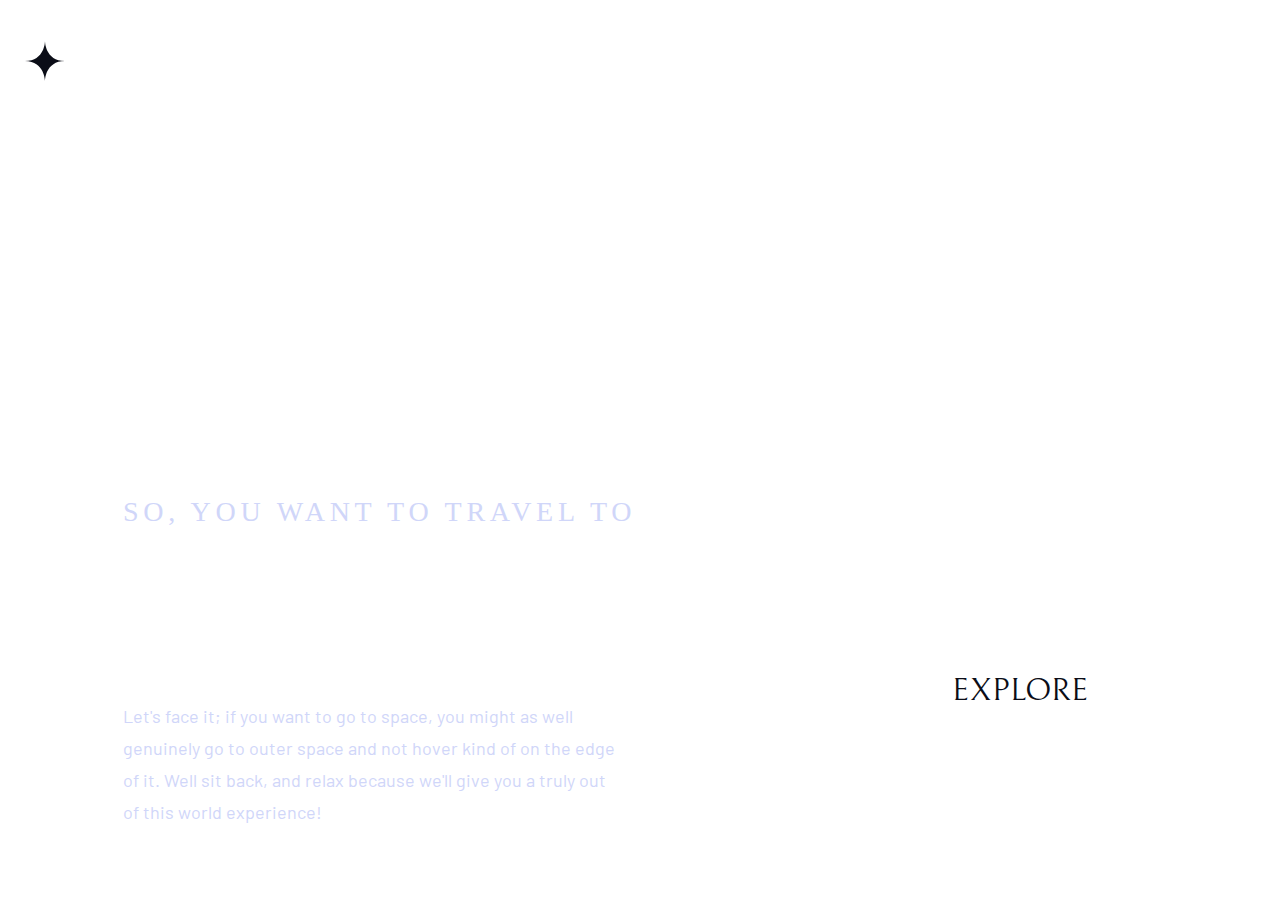
==== index.html @ 854f1fab "basic design complete responsive remaining" ====
<!DOCTYPE html>
<html lang="en">
  <head>
    <meta charset="UTF-8" />
    <meta name="viewport" content="width=device-width, initial-scale=1.0" />
    <link rel="stylesheet" href="index.css" />
    <link rel="stylesheet" href="style.css" />
    <link rel="stylesheet" href="navigation-bar.css" />
    <link rel="stylesheet" href="home.css" />
    <title>Space Tourism</title>
    <link rel="preconnect" href="https://fonts.googleapis.com" />
    <link rel="preconnect" href="https://fonts.gstatic.com" crossorigin />
    <link
      href="https://fonts.googleapis.com/css2?family=Barlow&family=Bellefair&display=swap"
      rel="stylesheet"
    />
  </head>
  <body>
    <header class="primary-navigation">
      <div>
        <img src="/images/icon.svg" alt="space-tourism-icon" />
      </div>
      <nav>
        <ul class="primary-navigation-list">
          <li>
            <a href="/index.html" class="active"><span>00</span> HOME</a>
          </li>
          <li>
            <a href="/destination.html"><span>01</span> DESTINATION</a>
          </li>
          <li>
            <a href="/crew.html"><span>02</span> CREW</a>
          </li>
          <li>
            <a href="/technology.html"><span>03</span> TECHNOLOGY</a>
          </li>
        </ul>
      </nav>
    </header>

    <main>
      <div>
        <h5>SO, YOU WANT TO TRAVEL TO</h5>
        <h1>SPACE</h1>
        <p>
          Let's face it; if you want to go to space, you might as well genuinely
          go to outer space and not hover kind of on the edge of it. Well sit
          back, and relax because we'll give you a truly out of this world
          experience!
        </p>
      </div>
      <div>
        <a href="/destination.html" class="explore-button">
          <h4>EXPLORE</h4>
        </a>
      </div>
    </main>
  </body>
</html>
---- index.css ----
/*
! TAILWIND CSS RESET FILE!
*/

*,
::before,
::after {
  box-sizing: border-box; /* 1 */
  border-width: 0; /* 2 */
  border-style: solid; /* 2 */
  border-color: #e5e7eb; /* 2 */
}

::before,
::after {
  --tw-content: '';
}

/*
1. Use a consistent sensible line-height in all browsers.
2. Prevent adjustments of font size after orientation changes in iOS.
3. Use a more readable tab size.
4. Use the user's configured `sans` font-family by default.
5. Use the user's configured `sans` font-feature-settings by default.
6. Use the user's configured `sans` font-variation-settings by default.
*/

/*
1. Remove the margin in all browsers.
2. Inherit line-height from `html` so users can set them as a class directly on the `html` element.
*/

html,
body,
#root {
  height: 100%;
}

#root {
  overflow-x: hidden;
}

body {
  margin: 0; /* 1 */
  line-height: inherit; /* 2 */
}

/*
1. Add the correct height in Firefox.
2. Correct the inheritance of border color in Firefox. (https://bugzilla.mozilla.org/show_bug.cgi?id=190655)
3. Ensure horizontal rules are visible by default.
*/

hr {
  height: 0; /* 1 */
  color: inherit; /* 2 */
  border-top-width: 1px; /* 3 */
}

/*
Add the correct text decoration in Chrome, Edge, and Safari.
*/

abbr:where([title]) {
  -webkit-text-decoration: underline dotted;
  text-decoration: underline dotted;
}

/*
Remove the default font size and weight for headings.
*/

h1,
h2,
h3,
h4,
h5,
h6 {
  font-size: inherit;
  font-weight: inherit;
}

/*
Reset links to optimize for opt-in styling instead of opt-out.
*/

a {
  color: inherit;
  text-decoration: inherit;
}

/*
Add the correct font weight in Edge and Safari.
*/

b,
strong {
  font-weight: bolder;
}

/*
1. Use the user's configured `mono` font family by default.
2. Correct the odd `em` font sizing in all browsers.
*/

code,
kbd,
samp,
pre {
  font-family: ui-monospace, SFMono-Regular, Menlo, Monaco, Consolas,
    'Liberation Mono', 'Courier New', monospace; /* 1 */
  font-size: 1em; /* 2 */
}

/*
Add the correct font size in all browsers.
*/

small {
  font-size: 80%;
}

/*
Prevent `sub` and `sup` elements from affecting the line height in all browsers.
*/

sub,
sup {
  font-size: 75%;
  line-height: 0;
  position: relative;
  vertical-align: baseline;
}

sub {
  bottom: -0.25em;
}

sup {
  top: -0.5em;
}

/*
1. Remove text indentation from table contents in Chrome and Safari. (https://bugs.chromium.org/p/chromium/issues/detail?id=999088, https://bugs.webkit.org/show_bug.cgi?id=201297)
2. Correct table border color inheritance in all Chrome and Safari. (https://bugs.chromium.org/p/chromium/issues/detail?id=935729, https://bugs.webkit.org/show_bug.cgi?id=195016)
3. Remove gaps between table borders by default.
*/

table {
  text-indent: 0; /* 1 */
  border-color: inherit; /* 2 */
  border-collapse: collapse; /* 3 */
}

/*
1. Change the font styles in all browsers.
2. Remove the margin in Firefox and Safari.
3. Remove default padding in all browsers.
*/

button,
input,
optgroup,
select,
textarea {
  font-family: inherit; /* 1 */
  font-feature-settings: inherit; /* 1 */
  font-variation-settings: inherit; /* 1 */
  font-size: 100%; /* 1 */
  font-weight: inherit; /* 1 */
  line-height: inherit; /* 1 */
  color: inherit; /* 1 */
  margin: 0; /* 2 */
  padding: 0; /* 3 */
}

/*
Remove the inheritance of text transform in Edge and Firefox.
*/

button,
select {
  text-transform: none;
}

/*
1. Correct the inability to style clickable types in iOS and Safari.
2. Remove default button styles.
*/

button,
[type='button'],
[type='reset'],
[type='submit'] {
  -webkit-appearance: button; /* 1 */
  background-color: transparent; /* 2 */
  background-image: none; /* 2 */
}

/*
Use the modern Firefox focus style for all focusable elements.
*/

:-moz-focusring {
  outline: auto;
}

/*
Remove the additional `:invalid` styles in Firefox. (https://github.com/mozilla/gecko-dev/blob/2f9eacd9d3d995c937b4251a5557d95d494c9be1/layout/style/res/forms.css#L728-L737)
*/

:-moz-ui-invalid {
  box-shadow: none;
}

/*
Add the correct vertical alignment in Chrome and Firefox.
*/

progress {
  vertical-align: baseline;
}

/*
Correct the cursor style of increment and decrement buttons in Safari.
*/

::-webkit-inner-spin-button,
::-webkit-outer-spin-button {
  height: auto;
}

/*
1. Correct the odd appearance in Chrome and Safari.
2. Correct the outline style in Safari.
*/

[type='search'] {
  -webkit-appearance: textfield; /* 1 */
  outline-offset: -2px; /* 2 */
}

/*
Remove the inner padding in Chrome and Safari on macOS.
*/

::-webkit-search-decoration {
  -webkit-appearance: none;
}

/*
1. Correct the inability to style clickable types in iOS and Safari.
2. Change font properties to `inherit` in Safari.
*/

::-webkit-file-upload-button {
  -webkit-appearance: button; /* 1 */
  font: inherit; /* 2 */
}

/*
Add the correct display in Chrome and Safari.
*/

summary {
  display: list-item;
}

/*
Removes the default spacing and border for appropriate elements.
*/

blockquote,
dl,
dd,
h1,
h2,
h3,
h4,
h5,
h6,
hr,
figure,
p,
pre {
  margin: 0;
}

fieldset {
  margin: 0;
  padding: 0;
}

legend {
  padding: 0;
}

ol,
ul,
menu {
  list-style: none;
  margin: 0;
  padding: 0;
}

/*
Reset default styling for dialogs.
*/
dialog {
  padding: 0;
}

/*
Prevent resizing textareas horizontally by default.
*/

textarea {
  resize: vertical;
}

/*
1. Reset the default placeholder opacity in Firefox. (https://github.com/tailwindlabs/tailwindcss/issues/3300)
2. Set the default placeholder color to the user's configured gray 400 color.
*/

input::-moz-placeholder,
textarea::-moz-placeholder {
  opacity: 1; /* 1 */
  color: #9ca3af; /* 2 */
}

input::placeholder,
textarea::placeholder {
  opacity: 1; /* 1 */
  color: #9ca3af; /* 2 */
}

/*
Set the default cursor for buttons.
*/

button,
[role='button'] {
  cursor: pointer;
}

/*
Make sure disabled buttons don't get the pointer cursor.
*/
:disabled {
  cursor: default;
}

/*
1. Make replaced elements `display: block` by default. (https://github.com/mozdevs/cssremedy/issues/14)
2. Add `vertical-align: middle` to align replaced elements more sensibly by default. (https://github.com/jensimmons/cssremedy/issues/14#issuecomment-634934210)
   This can trigger a poorly considered lint error in some tools but is included by design.
*/

img,
svg,
video,
canvas,
audio,
iframe,
embed,
object {
  display: block; /* 1 */
}

/*
Constrain images and videos to the parent width and preserve their intrinsic aspect ratio. (https://github.com/mozdevs/cssremedy/issues/14)
*/

img,
video {
  max-width: 100%;
  height: auto;
}

/* Make elements with the HTML hidden attribute stay hidden by default */
[hidden] {
  display: none;
}

*,
::before,
::after {
  --tw-border-spacing-x: 0;
  --tw-border-spacing-y: 0;
  --tw-translate-x: 0;
  --tw-translate-y: 0;
  --tw-rotate: 0;
  --tw-skew-x: 0;
  --tw-skew-y: 0;
  --tw-scale-x: 1;
  --tw-scale-y: 1;
  --tw-pan-x: ;
  --tw-pan-y: ;
  --tw-pinch-zoom: ;
  --tw-scroll-snap-strictness: proximity;
  --tw-gradient-from-position: ;
  --tw-gradient-via-position: ;
  --tw-gradient-to-position: ;
  --tw-ordinal: ;
  --tw-slashed-zero: ;
  --tw-numeric-figure: ;
  --tw-numeric-spacing: ;
  --tw-numeric-fraction: ;
  --tw-ring-inset: ;
  --tw-ring-offset-width: 0px;
  --tw-ring-offset-color: #fff;
  --tw-ring-color: rgb(59 130 246 / 0.5);
  --tw-ring-offset-shadow: 0 0 #0000;
  --tw-ring-shadow: 0 0 #0000;
  --tw-shadow: 0 0 #0000;
  --tw-shadow-colored: 0 0 #0000;
  --tw-blur: ;
  --tw-brightness: ;
  --tw-contrast: ;
  --tw-grayscale: ;
  --tw-hue-rotate: ;
  --tw-invert: ;
  --tw-saturate: ;
  --tw-sepia: ;
  --tw-drop-shadow: ;
  --tw-backdrop-blur: ;
  --tw-backdrop-brightness: ;
  --tw-backdrop-contrast: ;
  --tw-backdrop-grayscale: ;
  --tw-backdrop-hue-rotate: ;
  --tw-backdrop-invert: ;
  --tw-backdrop-opacity: ;
  --tw-backdrop-saturate: ;
  --tw-backdrop-sepia: ;
}

::backdrop {
  --tw-border-spacing-x: 0;
  --tw-border-spacing-y: 0;
  --tw-translate-x: 0;
  --tw-translate-y: 0;
  --tw-rotate: 0;
  --tw-skew-x: 0;
  --tw-skew-y: 0;
  --tw-scale-x: 1;
  --tw-scale-y: 1;
  --tw-pan-x: ;
  --tw-pan-y: ;
  --tw-pinch-zoom: ;
  --tw-scroll-snap-strictness: proximity;
  --tw-gradient-from-position: ;
  --tw-gradient-via-position: ;
  --tw-gradient-to-position: ;
  --tw-ordinal: ;
  --tw-slashed-zero: ;
  --tw-numeric-figure: ;
  --tw-numeric-spacing: ;
  --tw-numeric-fraction: ;
  --tw-ring-inset: ;
  --tw-ring-offset-width: 0px;
  --tw-ring-offset-color: #fff;
  --tw-ring-color: rgb(59 130 246 / 0.5);
  --tw-ring-offset-shadow: 0 0 #0000;
  --tw-ring-shadow: 0 0 #0000;
  --tw-shadow: 0 0 #0000;
  --tw-shadow-colored: 0 0 #0000;
  --tw-blur: ;
  --tw-brightness: ;
  --tw-contrast: ;
  --tw-grayscale: ;
  --tw-hue-rotate: ;
  --tw-invert: ;
  --tw-saturate: ;
  --tw-sepia: ;
  --tw-drop-shadow: ;
  --tw-backdrop-blur: ;
  --tw-backdrop-brightness: ;
  --tw-backdrop-contrast: ;
  --tw-backdrop-grayscale: ;
  --tw-backdrop-hue-rotate: ;
  --tw-backdrop-invert: ;
  --tw-backdrop-opacity: ;
  --tw-backdrop-saturate: ;
  --tw-backdrop-sepia: ;
}
---- style.css ----
/* * {
  outline: 2px solid red !important;
} */

:root {
  --primary: #0b0d17;
  --secondary: #d0d6f9;
  --white: #fff;
}

body {
  color: var(--white);
  font-family: 'Bellefair', sans-serif;
  display: flex;
  flex-direction: column;
  justify-content: flex-start;
}

h1 {
  font-size: 150px;
}

h2 {
  font-size: 100px;
}

h3 {
  font-size: 56px;
}

h4 {
  font-size: 32px;
  text-transform: uppercase;
}

h5 {
  font-size: 28px;
  letter-spacing: 4.725px;
  text-transform: uppercase;
  font-family: Barlow Condensed;
  color: var(--secondary);
}

.sub-heading-1 {
  font-size: 28px;
}

.sub-heading-2 {
  font-size: 14px;
  letter-spacing: 2.35px;
  font-family: 'Barlow';
  color: var(--secondary);
  margin-block: 10px;
}

p {
  color: var(--secondary);
  font-family: 'Barlow', sans-serif;
  font-size: 18px;
  line-height: 32px;
  max-width: 50ch;
}

.container {
  margin-top: 75px;
  width: 85%;
  margin-inline: auto;
  flex: 1;
}

nav {
  font-size: 16px;
  letter-spacing: 2.7px;
  font-family: 'Barlow Condensed';
  white-space: nowrap;
  display: flex;
  align-items: center;
  justify-content: space-around;
}

nav ul {
  display: flex;
  list-style: none;
  gap: 35px;
}

nav li {
  position: relative;

  & a::after {
    content: '';
    background: var(--white);
    height: 3px;
    width: 100%;
    position: absolute;
    left: 0;
    bottom: -30px;
    display: none;
  }

  & a.active::after {
    display: block;
  }

  & a:hover::after {
    display: block;
    opacity: 0.5;
  }
}
---- navigation-bar.css ----
.primary-navigation {
  display: flex;
  width: 100%;
  justify-content: space-between;
  align-items: center;
  padding-top: 25px;
  height: 96px;
  padding-left: 25px;
}

.primary-navigation > div {
  flex: 1;
}

.primary-navigation nav {
  flex: 2;
  height: 100%;

  background: rgba(255, 255, 255, 0.04);
  backdrop-filter: blur(41px);
}

.primary-navigation-list {
  gap: 80px;

  & span {
    font-weight: 700;
  }
}
---- home.css ----
body {
  background-image: url('/images/home-background-desktop.png');
  background-position: center left;
  background-repeat: no-repeat;
  background-size: stretch;
  z-index: -1;
}

main {
  display: flex;
  justify-content: space-around;
  align-items: flex-end;
  margin-top: 400px;
}

.explore-button {
  width: 275px;
  aspect-ratio: 1;
  background: var(--white);
  color: var(--primary);
  text-align: center;
  border-radius: 50%;
  display: flex;
  justify-content: center;
  align-items: center;
}

.explore-button:hover {
  box-shadow: 0 0 0 100px rgba(255, 255, 255, 0.1);
}
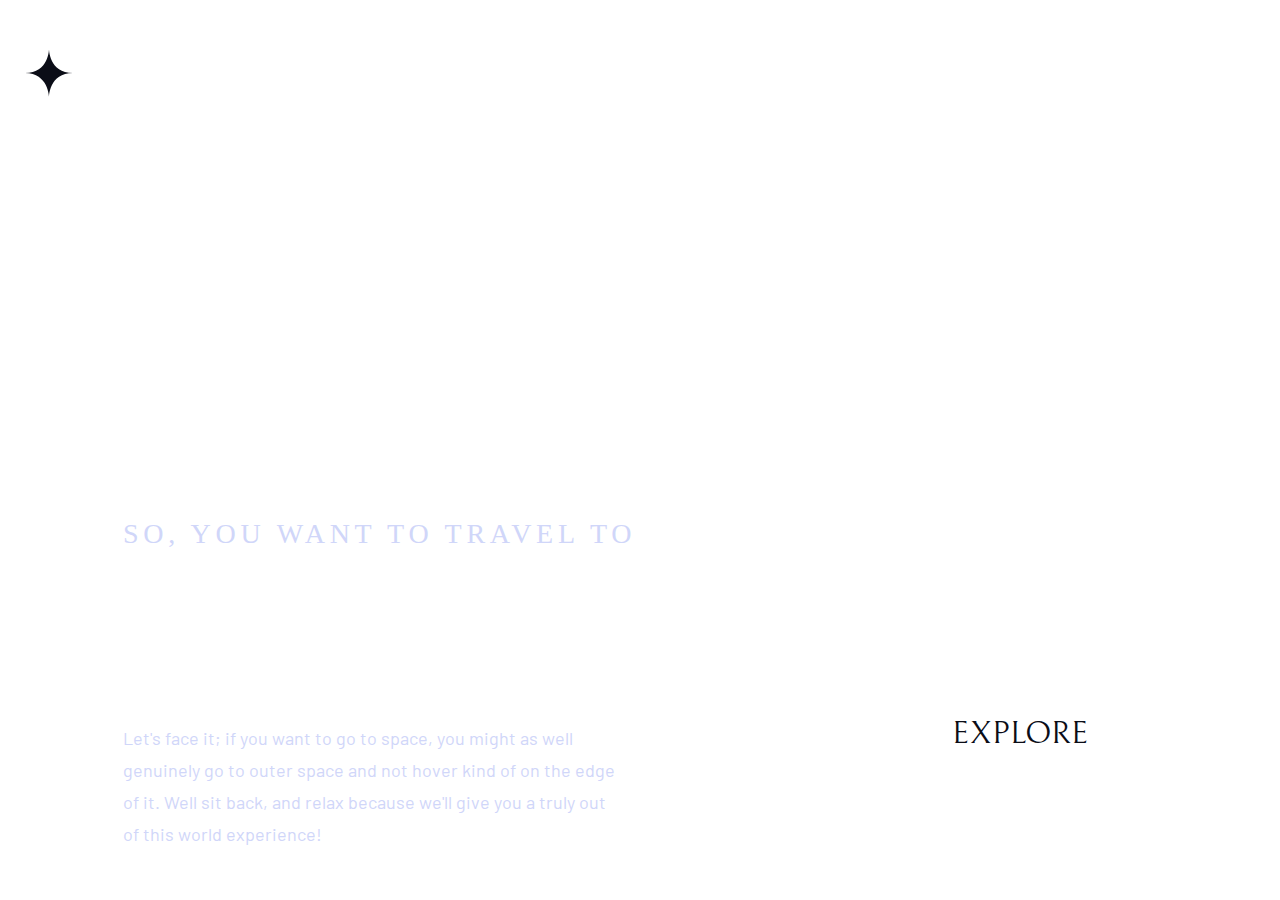
==== commit 15fc62e7: "Responsive started" ====
--- a/index.html
+++ b/index.html
@@ -18,7 +18,7 @@
   <body>
     <header class="primary-navigation">
       <div>
-        <img src="/images/icon.svg" alt="space-tourism-icon" />
+        <img src="/images/icon.svg" alt="space-tourism-icon" class="icon" />
       </div>
       <nav>
         <ul class="primary-navigation-list">
--- a/style.css
+++ b/style.css
@@ -61,11 +61,22 @@
   max-width: 50ch;
 }
 
+.icon {
+  min-width: 48px;
+  min-height: 48px;
+  margin-top: 25px;
+}
+
 .container {
   margin-top: 75px;
   width: 85%;
   margin-inline: auto;
   flex: 1;
+}
+
+main {
+  display: flex;
+  align-items: center;
 }
 
 nav {
@@ -82,6 +93,7 @@
   display: flex;
   list-style: none;
   gap: 35px;
+  padding-left: 20px;
 }
 
 nav li {
@@ -94,7 +106,7 @@
     width: 100%;
     position: absolute;
     left: 0;
-    bottom: -30px;
+    bottom: -20px;
     display: none;
   }
 
@@ -107,3 +119,65 @@
     opacity: 0.5;
   }
 }
+
+@media screen and (max-width: 768px) {
+  body {
+    text-align: center;
+  }
+
+  nav {
+    font-size: 14px;
+
+    & span {
+      display: none;
+    }
+  }
+
+  h2 {
+    font-size: 80px;
+  }
+
+  h3 {
+    font-size: 40px;
+  }
+
+  h4 {
+    font-size: 24px;
+  }
+
+  h5 {
+    font-size: 20px;
+  }
+
+  p {
+    font-size: 16px;
+    line-height: 28px;
+  }
+}
+
+@media screen and (max-width: 375px) {
+  h1 {
+    font-size: 80px;
+  }
+
+  h2 {
+    font-size: 56px;
+  }
+
+  h3 {
+    font-size: 24px;
+  }
+
+  h4 {
+    font-size: 16px;
+  }
+
+  h5 {
+    font-size: 16px;
+  }
+
+  p {
+    font-size: 15px;
+    line-height: 25px;
+  }
+}
--- a/navigation-bar.css
+++ b/navigation-bar.css
@@ -21,9 +21,15 @@
 }
 
 .primary-navigation-list {
-  gap: 80px;
+  gap: clamp(20px, 10svw, 35px);
 
   & span {
     font-weight: 700;
   }
 }
+
+@media screen and (max-width: 768px) {
+  .primary-navigation {
+    padding-top: 0;
+  }
+}
--- a/home.css
+++ b/home.css
@@ -2,18 +2,17 @@
   background-image: url('/images/home-background-desktop.png');
   background-position: center left;
   background-repeat: no-repeat;
-  background-size: stretch;
+  background-size: cover;
   z-index: -1;
 }
 
 main {
-  display: flex;
   justify-content: space-around;
-  align-items: flex-end;
   margin-top: 400px;
 }
 
 .explore-button {
+  margin-top: 100px;
   width: 275px;
   aspect-ratio: 1;
   background: var(--white);
@@ -26,5 +25,21 @@
 }
 
 .explore-button:hover {
-  box-shadow: 0 0 0 100px rgba(255, 255, 255, 0.1);
+  box-shadow: 0 0 0 75px rgba(255, 255, 255, 0.1);
 }
+
+@media screen and (max-width: 768px) {
+  main {
+    flex-direction: column;
+    margin-top: 100px;
+  }
+
+  body {
+    background-image: url('/images/home-background.png');
+    background-position: bottom center;
+  }
+
+  .explore-button {
+    width: 150px;
+  }
+}
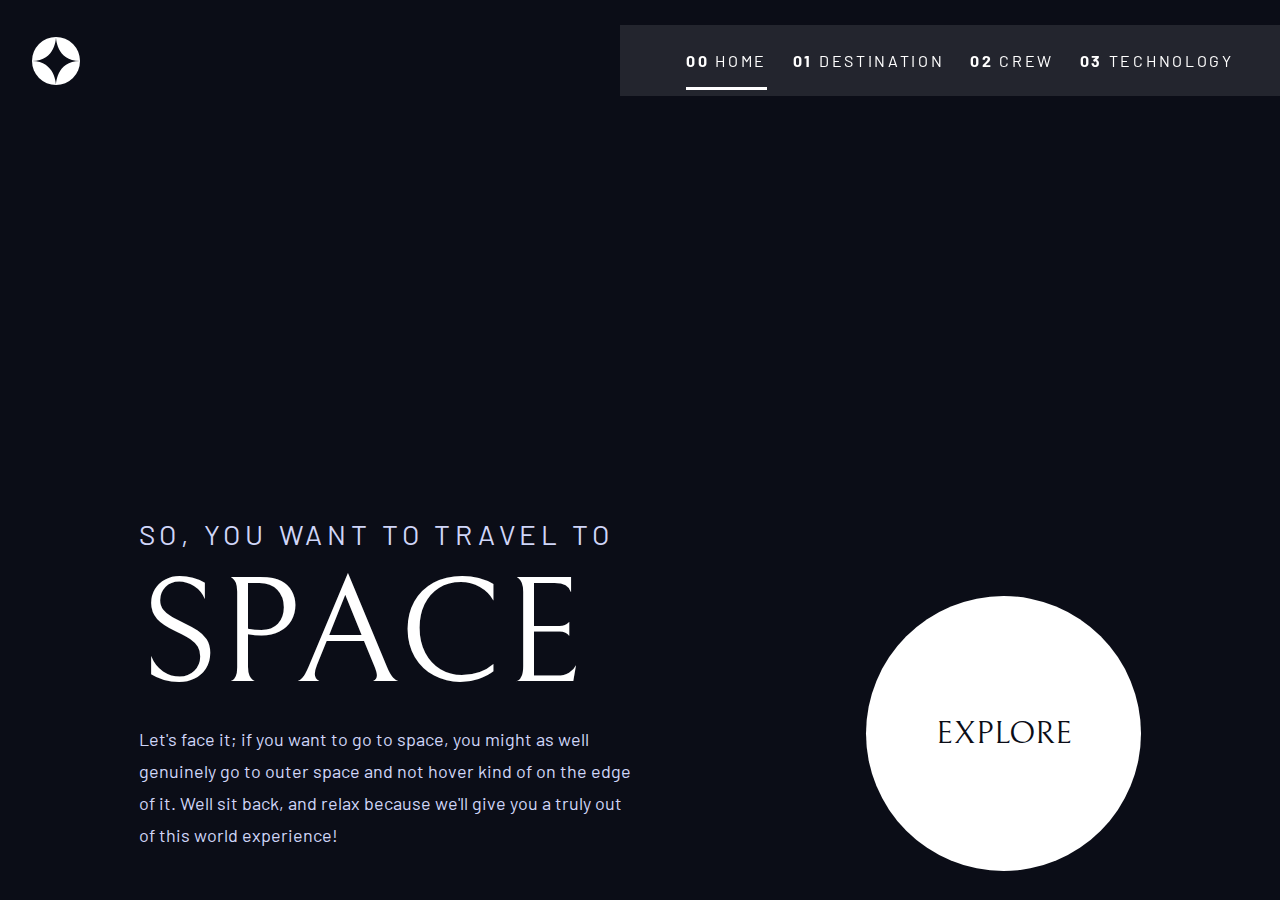
==== commit e475c738: "mobile nav working" ====
--- a/index.html
+++ b/index.html
@@ -7,6 +7,7 @@
     <link rel="stylesheet" href="style.css" />
     <link rel="stylesheet" href="navigation-bar.css" />
     <link rel="stylesheet" href="home.css" />
+    <script src="/navigation-bar.js" defer></script>
     <title>Space Tourism</title>
     <link rel="preconnect" href="https://fonts.googleapis.com" />
     <link rel="preconnect" href="https://fonts.gstatic.com" crossorigin />
@@ -17,9 +18,16 @@
   </head>
   <body>
     <header class="primary-navigation">
-      <div>
+      <a href="/index.html">
         <img src="/images/icon.svg" alt="space-tourism-icon" class="icon" />
-      </div>
+      </a>
+      <button id="hamburger-menu-button">
+        <img
+          src="/images/hamburger-icon.svg"
+          alt="open-menu"
+          class="hamburger-icon"
+        />
+      </button>
       <nav>
         <ul class="primary-navigation-list">
           <li>
--- a/style.css
+++ b/style.css
@@ -14,6 +14,7 @@
   display: flex;
   flex-direction: column;
   justify-content: flex-start;
+  background-color: var(--primary);
 }
 
 h1 {
@@ -37,8 +38,15 @@
   font-size: 28px;
   letter-spacing: 4.725px;
   text-transform: uppercase;
-  font-family: Barlow Condensed;
+  font-family: Barlow;
   color: var(--secondary);
+  text-align: left;
+
+  > span {
+    font-weight: 700;
+    opacity: 0.25;
+    margin-right: 25px;
+  }
 }
 
 .sub-heading-1 {
@@ -61,12 +69,6 @@
   max-width: 50ch;
 }
 
-.icon {
-  min-width: 48px;
-  min-height: 48px;
-  margin-top: 25px;
-}
-
 .container {
   margin-top: 75px;
   width: 85%;
@@ -82,7 +84,8 @@
 nav {
   font-size: 16px;
   letter-spacing: 2.7px;
-  font-family: 'Barlow Condensed';
+  padding-inline: 20px;
+  font-family: Barlow;
   white-space: nowrap;
   display: flex;
   align-items: center;
@@ -92,7 +95,6 @@
 nav ul {
   display: flex;
   list-style: none;
-  gap: 35px;
   padding-left: 20px;
 }
 
@@ -127,6 +129,7 @@
 
   nav {
     font-size: 14px;
+    letter-spacing: 2.362px;
 
     & span {
       display: none;
@@ -147,12 +150,22 @@
 
   h5 {
     font-size: 20px;
+
+    letter-spacing: 3.375px;
+
+    > span {
+      margin-right: 20px;
+    }
   }
 
   p {
     font-size: 16px;
     line-height: 28px;
   }
+
+  .container {
+    margin-top: 40px;
+  }
 }
 
 @media screen and (max-width: 375px) {
@@ -174,10 +187,20 @@
 
   h5 {
     font-size: 16px;
+    letter-spacing: 2.7px;
+    text-align: center;
+
+    > span {
+      margin-right: 15px;
+    }
   }
 
   p {
     font-size: 15px;
     line-height: 25px;
   }
-}
+
+  .container {
+    margin-top: 25px;
+  }
+}
--- a/navigation-bar.css
+++ b/navigation-bar.css
@@ -5,23 +5,37 @@
   align-items: center;
   padding-top: 25px;
   height: 96px;
-  padding-left: 25px;
 }
 
-.primary-navigation > div {
+.primary-navigation > * {
   flex: 1;
+}
+
+.icon {
+  margin-left: 32px;
+  min-width: 48px;
+  min-height: 48px;
+}
+
+.hamburger-icon {
+  display: none;
+  position: absolute;
+  right: 20px;
+  top: 30px;
+  z-index: 9999;
 }
 
 .primary-navigation nav {
   flex: 2;
   height: 100%;
 
-  background: rgba(255, 255, 255, 0.04);
+  background: rgba(255, 255, 255, 0.1);
   backdrop-filter: blur(41px);
+  z-index: 9998;
 }
 
 .primary-navigation-list {
-  gap: clamp(20px, 10svw, 35px);
+  gap: clamp(5px, 2vw, 35px);
 
   & span {
     font-weight: 700;
@@ -33,3 +47,34 @@
     padding-top: 0;
   }
 }
+
+@media screen and (max-width: 375px) {
+  .hamburger-icon {
+    display: block;
+  }
+
+  .primary-navigation nav {
+    display: none;
+    position: absolute;
+    inset: 0 0 0 30%;
+  }
+
+  .primary-navigation-list {
+    margin-top: 100px;
+    flex-direction: column;
+    gap: 30px;
+
+    text-align: left;
+
+    && a::after {
+      height: 100%;
+      width: 3px;
+      top: 0;
+      left: 105%;
+    }
+  }
+
+  .primary-navigation-list span {
+    display: inline;
+  }
+}
--- a/home.css
+++ b/home.css
@@ -9,6 +9,7 @@
 main {
   justify-content: space-around;
   margin-top: 400px;
+  padding-inline: 25px;
 }
 
 .explore-button {
@@ -42,4 +43,8 @@
   .explore-button {
     width: 150px;
   }
+
+  h5 {
+    text-align: center;
+  }
 }
